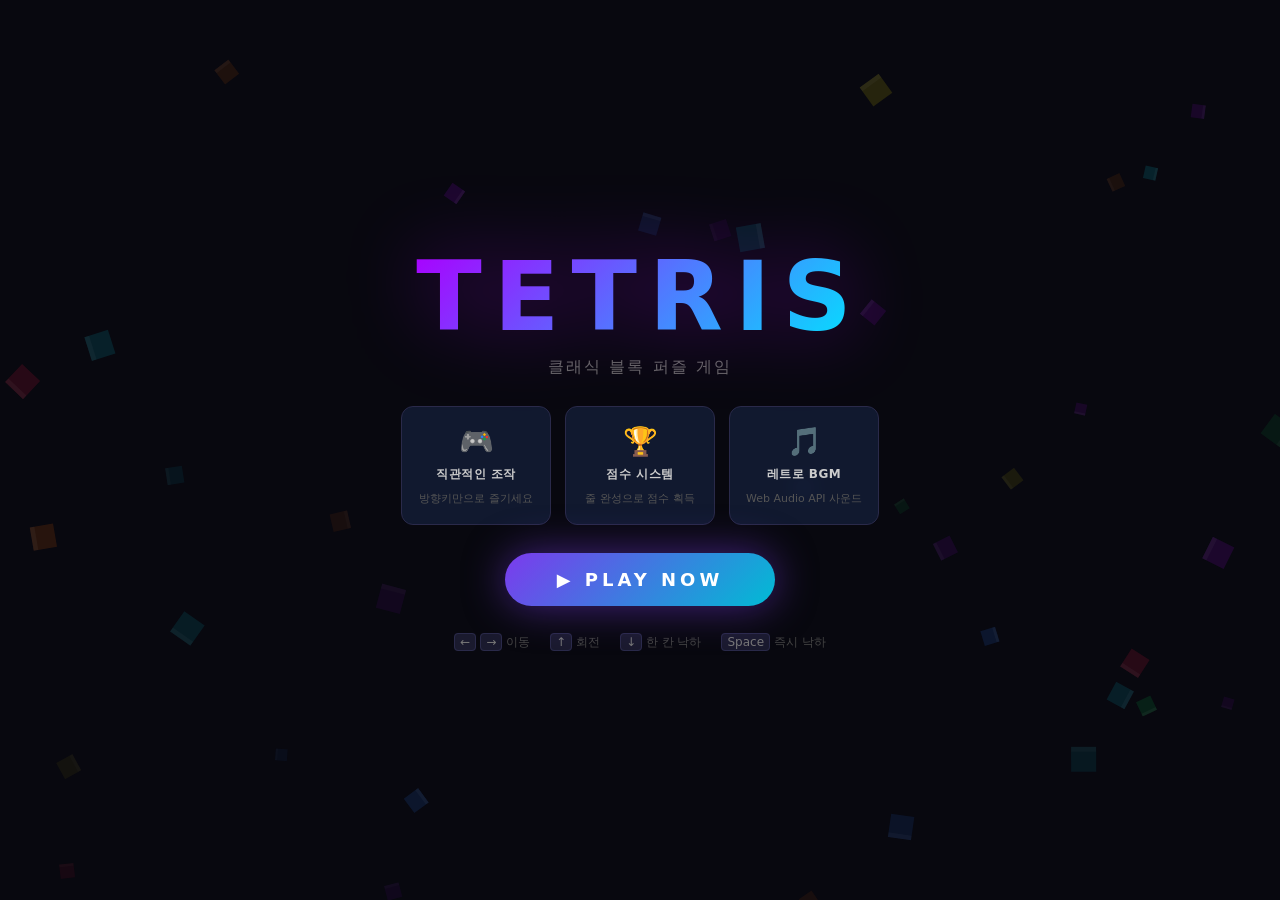
==== index.html @ b15cf761 "feat(ksl3011): day02 테트리스 게임 추가 테트리스 배포 URL: https://ksl3011.github.io/TEST_TETRIS  Co-Authored-By: " ====
<!DOCTYPE html>
<html lang="ko">
<head>
  <meta charset="UTF-8">
  <meta name="viewport" content="width=device-width, initial-scale=1.0">
  <title>Tetris — 클래식 블록 퍼즐</title>
  <link rel="stylesheet" href="landing.css">
</head>
<body>
  <canvas id="bg-canvas"></canvas>

  <main>
    <div class="hero">
      <h1 class="title">TETRIS</h1>
      <p class="tagline">클래식 블록 퍼즐 게임</p>

      <div class="features">
        <div class="feature-card">
          <span class="feature-icon">🎮</span>
          <span class="feature-label">직관적인 조작</span>
          <span class="feature-desc">방향키만으로 즐기세요</span>
        </div>
        <div class="feature-card">
          <span class="feature-icon">🏆</span>
          <span class="feature-label">점수 시스템</span>
          <span class="feature-desc">줄 완성으로 점수 획득</span>
        </div>
        <div class="feature-card">
          <span class="feature-icon">🎵</span>
          <span class="feature-label">레트로 BGM</span>
          <span class="feature-desc">Web Audio API 사운드</span>
        </div>
      </div>

      <a href="game.html" class="play-btn">▶ PLAY NOW</a>

      <div class="controls-hint">
        <span><kbd>←</kbd> <kbd>→</kbd> 이동</span>
        <span><kbd>↑</kbd> 회전</span>
        <span><kbd>↓</kbd> 한 칸 낙하</span>
        <span><kbd>Space</kbd> 즉시 낙하</span>
      </div>
    </div>
  </main>

  <script src="landing.js"></script>
</body>
</html>
---- landing.css ----
* { margin: 0; padding: 0; box-sizing: border-box; }

body {
  background: #08080f;
  min-height: 100vh;
  display: flex;
  align-items: center;
  justify-content: center;
  font-family: 'Segoe UI', system-ui, sans-serif;
  color: #eee;
  overflow: hidden;
}

/* ── Background Canvas ────────────────────────────────── */
#bg-canvas {
  position: fixed;
  inset: 0;
  pointer-events: none;
  z-index: 0;
}

/* ── Main Content ─────────────────────────────────────── */
main {
  position: relative;
  z-index: 1;
  width: 100%;
  max-width: 560px;
  padding: 40px 24px;
}

.hero {
  display: flex;
  flex-direction: column;
  align-items: center;
  gap: 28px;
  text-align: center;
}

/* ── Title ────────────────────────────────────────────── */
.title {
  font-size: clamp(64px, 15vw, 96px);
  font-weight: 900;
  letter-spacing: 12px;
  background: linear-gradient(135deg, #aa00ff 0%, #00e5ff 100%);
  -webkit-background-clip: text;
  -webkit-text-fill-color: transparent;
  background-clip: text;
  text-shadow: none;
  line-height: 1;
  filter: drop-shadow(0 0 40px rgba(170, 0, 255, 0.4));
}

.tagline {
  font-size: 16px;
  color: #666;
  letter-spacing: 2px;
  margin-top: -16px;
}

/* ── Feature Cards ────────────────────────────────────── */
.features {
  display: flex;
  gap: 14px;
  width: 100%;
  justify-content: center;
}

.feature-card {
  flex: 1;
  max-width: 150px;
  background: rgba(22, 33, 62, 0.7);
  border: 1px solid #2a2a4a;
  border-radius: 12px;
  padding: 18px 10px;
  display: flex;
  flex-direction: column;
  align-items: center;
  gap: 8px;
  backdrop-filter: blur(8px);
}

.feature-icon { font-size: 28px; }

.feature-label {
  font-size: 12px;
  font-weight: 700;
  color: #ccc;
  letter-spacing: 0.5px;
}

.feature-desc {
  font-size: 11px;
  color: #555;
  line-height: 1.4;
}

/* ── Play Button ──────────────────────────────────────── */
.play-btn {
  display: inline-block;
  background: linear-gradient(135deg, #7c3aed, #00bcd4);
  color: #fff;
  text-decoration: none;
  font-size: 18px;
  font-weight: 800;
  letter-spacing: 4px;
  padding: 16px 52px;
  border-radius: 50px;
  transition: transform 0.15s, filter 0.15s;
  filter: drop-shadow(0 0 20px rgba(124, 58, 237, 0.5));
}

.play-btn:hover {
  transform: scale(1.06);
  filter: drop-shadow(0 0 32px rgba(124, 58, 237, 0.8));
}

.play-btn:active { transform: scale(0.98); }

/* ── Controls Hint ────────────────────────────────────── */
.controls-hint {
  display: flex;
  gap: 20px;
  font-size: 12px;
  color: #444;
}

.controls-hint kbd {
  color: #777;
  background: #1a1a2e;
  border: 1px solid #2a2a4a;
  border-radius: 4px;
  padding: 1px 5px;
  font-family: inherit;
  font-size: 12px;
}
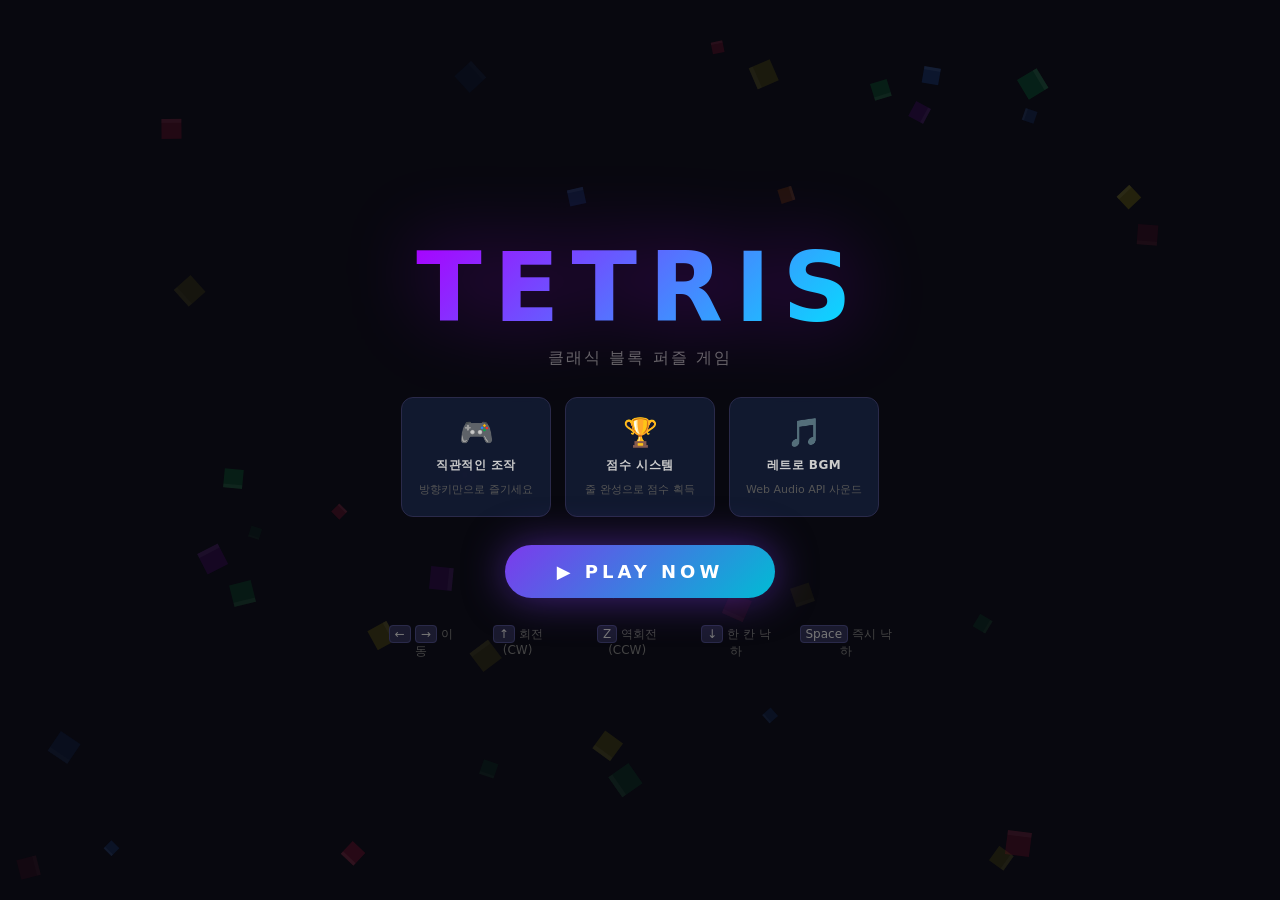
==== commit 483cf277: "feat(ksl3011): add ghost piece, T/L/J-spin, CCW rotation to tetris - Ghost piece: outline preview of" ====
--- a/index.html
+++ b/index.html
@@ -36,7 +36,8 @@
 
       <div class="controls-hint">
         <span><kbd>←</kbd> <kbd>→</kbd> 이동</span>
-        <span><kbd>↑</kbd> 회전</span>
+        <span><kbd>↑</kbd> 회전 (CW)</span>
+        <span><kbd>Z</kbd> 역회전 (CCW)</span>
         <span><kbd>↓</kbd> 한 칸 낙하</span>
         <span><kbd>Space</kbd> 즉시 낙하</span>
       </div>
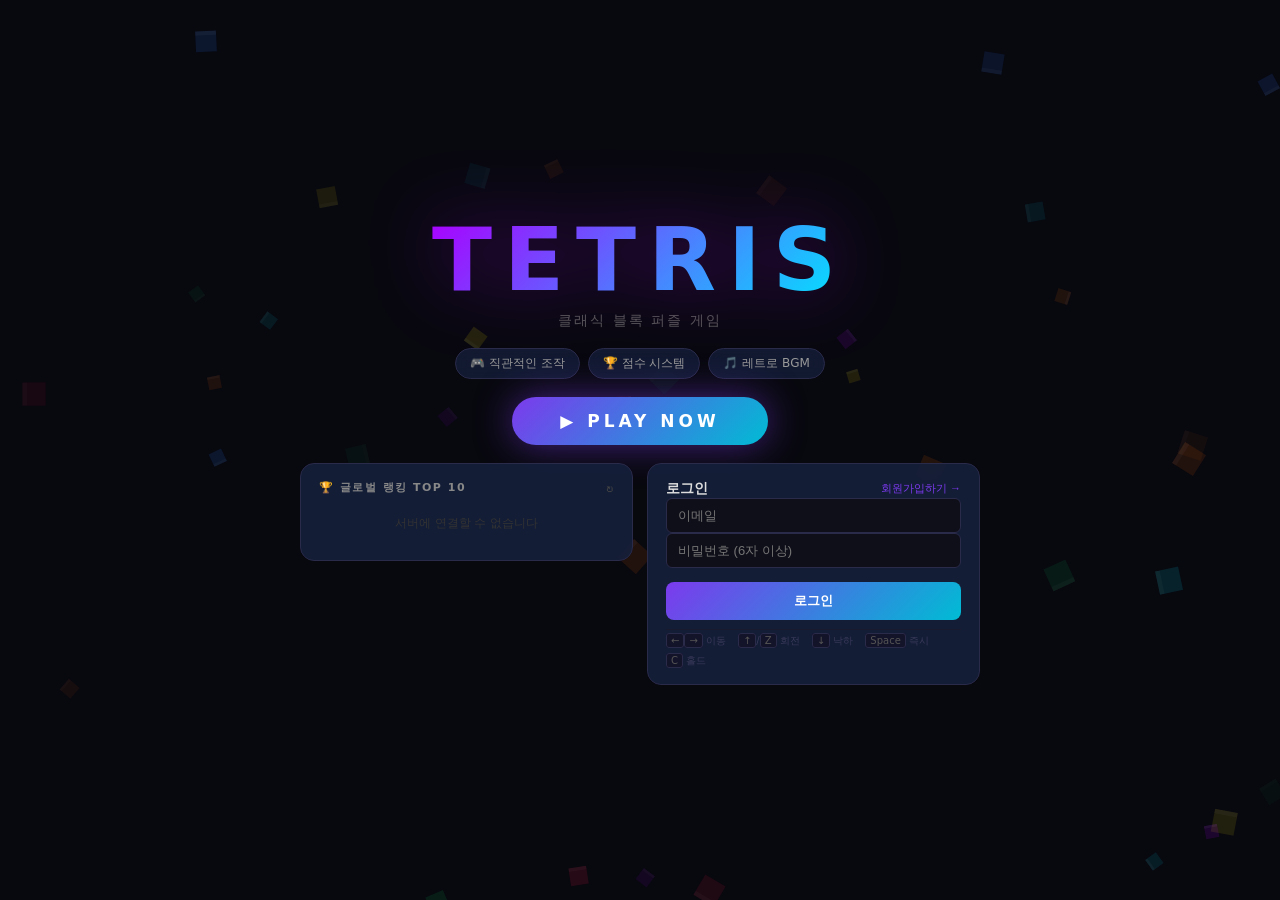
==== commit ba709b1a: "feat(ksl3011): tetris day02 — backend, gameplay & UI improvements - FastAPI backend: JWT auth, score" ====
--- a/index.html
+++ b/index.html
@@ -11,39 +11,68 @@
 
   <main>
     <div class="hero">
+
+      <!-- ── 타이틀 ──────────────────────────────────────── -->
       <h1 class="title">TETRIS</h1>
       <p class="tagline">클래식 블록 퍼즐 게임</p>
 
+      <!-- ── 피처 뱃지 (한 줄) ──────────────────────────── -->
       <div class="features">
-        <div class="feature-card">
-          <span class="feature-icon">🎮</span>
-          <span class="feature-label">직관적인 조작</span>
-          <span class="feature-desc">방향키만으로 즐기세요</span>
-        </div>
-        <div class="feature-card">
-          <span class="feature-icon">🏆</span>
-          <span class="feature-label">점수 시스템</span>
-          <span class="feature-desc">줄 완성으로 점수 획득</span>
-        </div>
-        <div class="feature-card">
-          <span class="feature-icon">🎵</span>
-          <span class="feature-label">레트로 BGM</span>
-          <span class="feature-desc">Web Audio API 사운드</span>
-        </div>
+        <span class="feature-pill">🎮 직관적인 조작</span>
+        <span class="feature-pill">🏆 점수 시스템</span>
+        <span class="feature-pill">🎵 레트로 BGM</span>
       </div>
 
+      <!-- ── 플레이 버튼 ──────────────────────────────────── -->
       <a href="game.html" class="play-btn">▶ PLAY NOW</a>
 
-      <div class="controls-hint">
-        <span><kbd>←</kbd> <kbd>→</kbd> 이동</span>
-        <span><kbd>↑</kbd> 회전 (CW)</span>
-        <span><kbd>Z</kbd> 역회전 (CCW)</span>
-        <span><kbd>↓</kbd> 한 칸 낙하</span>
-        <span><kbd>Space</kbd> 즉시 낙하</span>
-      </div>
-    </div>
+      <!-- ── 하단 2열: 랭킹 | 인증 ──────────────────────── -->
+      <div class="bottom-grid">
+
+        <!-- 랭킹 카드 -->
+        <div class="ranking-card">
+          <div class="ranking-header">
+            <span class="ranking-title-text">🏆 글로벌 랭킹 TOP 10</span>
+            <button id="lnd-refresh-btn" class="ranking-refresh" title="새로고침">↻</button>
+          </div>
+          <div id="lnd-ranking-list">
+            <p class="ranking-status">불러오는 중…</p>
+          </div>
+        </div>
+
+        <!-- 인증 카드 -->
+        <div class="auth-card" id="landing-auth-section">
+          <div id="lnd-logged-in" hidden>
+            <p class="lnd-greeting">✓ <span id="lnd-email"></span></p>
+            <button id="lnd-logout-btn" class="lnd-btn-sub">로그아웃</button>
+          </div>
+          <div id="lnd-form-wrap">
+            <div class="lnd-form-header">
+              <span id="lnd-form-title" class="lnd-form-title-text">로그인</span>
+              <button id="lnd-toggle-btn" class="lnd-toggle">회원가입하기 →</button>
+            </div>
+            <input id="lnd-email-input"    type="email"    placeholder="이메일" autocomplete="email">
+            <input id="lnd-password-input" type="password" placeholder="비밀번호 (6자 이상)" autocomplete="current-password">
+            <p id="lnd-error" class="lnd-error"></p>
+            <button id="lnd-submit-btn" class="lnd-btn-primary">로그인</button>
+          </div>
+
+          <!-- 컨트롤 힌트 (인증 카드 하단) -->
+          <div class="controls-hint">
+            <span><kbd>←</kbd><kbd>→</kbd> 이동</span>
+            <span><kbd>↑</kbd>/<kbd>Z</kbd> 회전</span>
+            <span><kbd>↓</kbd> 낙하</span>
+            <span><kbd>Space</kbd> 즉시</span>
+            <span><kbd>C</kbd> 홀드</span>
+          </div>
+        </div>
+
+      </div><!-- /.bottom-grid -->
+
+    </div><!-- /.hero -->
   </main>
 
+  <script src="api.js"></script>
   <script src="landing.js"></script>
 </body>
 </html>
--- a/landing.css
+++ b/landing.css
@@ -8,7 +8,8 @@
   justify-content: center;
   font-family: 'Segoe UI', system-ui, sans-serif;
   color: #eee;
-  overflow: hidden;
+  overflow-x: hidden;
+  overflow-y: auto;
 }
 
 /* ── Background Canvas ────────────────────────────────── */
@@ -24,74 +25,55 @@
   position: relative;
   z-index: 1;
   width: 100%;
-  max-width: 560px;
-  padding: 40px 24px;
+  max-width: 720px;
+  padding: 32px 20px;
 }
 
 .hero {
   display: flex;
   flex-direction: column;
   align-items: center;
-  gap: 28px;
+  gap: 18px;
   text-align: center;
 }
 
 /* ── Title ────────────────────────────────────────────── */
 .title {
-  font-size: clamp(64px, 15vw, 96px);
+  font-size: clamp(56px, 12vw, 88px);
   font-weight: 900;
   letter-spacing: 12px;
   background: linear-gradient(135deg, #aa00ff 0%, #00e5ff 100%);
   -webkit-background-clip: text;
   -webkit-text-fill-color: transparent;
   background-clip: text;
-  text-shadow: none;
   line-height: 1;
-  filter: drop-shadow(0 0 40px rgba(170, 0, 255, 0.4));
+  filter: drop-shadow(0 0 36px rgba(170, 0, 255, 0.4));
 }
 
 .tagline {
-  font-size: 16px;
-  color: #666;
+  font-size: 14px;
+  color: #555;
   letter-spacing: 2px;
-  margin-top: -16px;
-}
-
-/* ── Feature Cards ────────────────────────────────────── */
+  margin-top: -10px;
+}
+
+/* ── Feature Pills (compact) ──────────────────────────── */
 .features {
   display: flex;
-  gap: 14px;
-  width: 100%;
+  gap: 8px;
+  flex-wrap: wrap;
   justify-content: center;
 }
 
-.feature-card {
-  flex: 1;
-  max-width: 150px;
-  background: rgba(22, 33, 62, 0.7);
+.feature-pill {
+  background: rgba(22, 33, 62, 0.75);
   border: 1px solid #2a2a4a;
-  border-radius: 12px;
-  padding: 18px 10px;
-  display: flex;
-  flex-direction: column;
-  align-items: center;
-  gap: 8px;
+  border-radius: 20px;
+  padding: 6px 14px;
+  font-size: 12px;
+  color: #999;
   backdrop-filter: blur(8px);
-}
-
-.feature-icon { font-size: 28px; }
-
-.feature-label {
-  font-size: 12px;
-  font-weight: 700;
-  color: #ccc;
-  letter-spacing: 0.5px;
-}
-
-.feature-desc {
-  font-size: 11px;
-  color: #555;
-  line-height: 1.4;
+  white-space: nowrap;
 }
 
 /* ── Play Button ──────────────────────────────────────── */
@@ -100,36 +82,222 @@
   background: linear-gradient(135deg, #7c3aed, #00bcd4);
   color: #fff;
   text-decoration: none;
-  font-size: 18px;
+  font-size: 17px;
   font-weight: 800;
   letter-spacing: 4px;
-  padding: 16px 52px;
+  padding: 14px 48px;
   border-radius: 50px;
   transition: transform 0.15s, filter 0.15s;
-  filter: drop-shadow(0 0 20px rgba(124, 58, 237, 0.5));
-}
-
-.play-btn:hover {
-  transform: scale(1.06);
-  filter: drop-shadow(0 0 32px rgba(124, 58, 237, 0.8));
-}
-
+  filter: drop-shadow(0 0 18px rgba(124, 58, 237, 0.5));
+}
+.play-btn:hover  { transform: scale(1.05); filter: drop-shadow(0 0 28px rgba(124, 58, 237, 0.8)); }
 .play-btn:active { transform: scale(0.98); }
 
-/* ── Controls Hint ────────────────────────────────────── */
+/* ── Bottom 2-column Grid ─────────────────────────────── */
+.bottom-grid {
+  display: grid;
+  grid-template-columns: 1fr 1fr;
+  gap: 14px;
+  width: 100%;
+  align-items: start;
+}
+
+@media (max-width: 520px) {
+  .bottom-grid { grid-template-columns: 1fr; }
+}
+
+/* ── Shared Card Base ─────────────────────────────────── */
+.ranking-card,
+.auth-card {
+  background: rgba(22, 33, 62, 0.85);
+  border: 1px solid #2a2a4a;
+  border-radius: 14px;
+  backdrop-filter: blur(10px);
+  width: 100%;
+}
+
+/* ── Ranking Card ─────────────────────────────────────── */
+.ranking-card { padding: 16px 18px; }
+
+.ranking-header {
+  display: flex;
+  justify-content: space-between;
+  align-items: center;
+  margin-bottom: 8px;
+}
+
+.ranking-title-text {
+  font-size: 11px;
+  font-weight: 700;
+  color: #888;
+  letter-spacing: 1.5px;
+  text-transform: uppercase;
+}
+
+@keyframes spin { to { transform: rotate(360deg); } }
+.ranking-refresh {
+  background: transparent;
+  border: none;
+  color: #444;
+  font-size: 15px;
+  cursor: pointer;
+  line-height: 1;
+  transition: color 0.15s;
+}
+.ranking-refresh:hover  { color: #aaa; }
+.ranking-refresh.spinning { animation: spin 0.5s linear; }
+
+.rank-row {
+  display: flex;
+  align-items: center;
+  gap: 8px;
+  padding: 5px 0;
+  border-bottom: 1px solid rgba(255,255,255,0.04);
+}
+.rank-row:last-child { border-bottom: none; }
+
+.rank-num {
+  width: 26px;
+  flex-shrink: 0;
+  font-size: 13px;
+  font-weight: 700;
+  color: #333;
+  text-align: center;
+}
+.rank-row.medal-1 .rank-num { color: #ffd700; }
+.rank-row.medal-2 .rank-num { color: #b0b8c1; }
+.rank-row.medal-3 .rank-num { color: #cd7f32; }
+
+.rank-email {
+  flex: 1;
+  font-size: 11px;
+  color: #555;
+  overflow: hidden;
+  text-overflow: ellipsis;
+  white-space: nowrap;
+  text-align: left;
+}
+.rank-row.medal-1 .rank-email { color: #ccc; }
+.rank-row.medal-2 .rank-email { color: #aaa; }
+.rank-row.medal-3 .rank-email { color: #999; }
+
+.rank-score {
+  flex-shrink: 0;
+  font-size: 12px;
+  font-weight: 700;
+  color: #f0e040;
+  font-variant-numeric: tabular-nums;
+}
+.rank-row.medal-1 .rank-score { color: #ffe566; }
+
+.ranking-status {
+  text-align: center;
+  color: #333;
+  font-size: 12px;
+  padding: 12px 0;
+}
+
+/* ── Auth Card ────────────────────────────────────────── */
+.auth-card {
+  padding: 16px 18px;
+  display: flex;
+  flex-direction: column;
+  gap: 9px;
+}
+
+.lnd-form-header {
+  display: flex;
+  justify-content: space-between;
+  align-items: center;
+}
+
+.lnd-form-title-text {
+  font-size: 14px;
+  font-weight: 700;
+  color: #ddd;
+}
+
+.lnd-toggle {
+  background: transparent;
+  border: none;
+  color: #7c3aed;
+  font-size: 11px;
+  cursor: pointer;
+  padding: 0;
+}
+.lnd-toggle:hover { color: #a855f7; text-decoration: underline; }
+
+.auth-card input {
+  background: #0f0f1a;
+  border: 1px solid #2a2a4a;
+  border-radius: 6px;
+  color: #eee;
+  font-size: 13px;
+  padding: 9px 11px;
+  outline: none;
+  transition: border-color 0.15s;
+  width: 100%;
+}
+.auth-card input:focus { border-color: #7c3aed; }
+
+.lnd-error {
+  font-size: 11px;
+  color: #ff5252;
+  min-height: 14px;
+  text-align: center;
+}
+
+.lnd-btn-primary {
+  width: 100%;
+  background: linear-gradient(135deg, #7c3aed, #00bcd4);
+  color: #fff;
+  border: none;
+  border-radius: 8px;
+  padding: 10px 0;
+  font-size: 13px;
+  font-weight: 700;
+  cursor: pointer;
+  transition: filter 0.15s;
+}
+.lnd-btn-primary:hover { filter: brightness(1.1); }
+
+.lnd-greeting {
+  font-size: 12px;
+  color: #00e5ff;
+  text-align: center;
+  word-break: break-all;
+}
+
+.lnd-btn-sub {
+  width: 100%;
+  background: transparent;
+  color: #555;
+  border: 1px solid #333;
+  border-radius: 6px;
+  padding: 7px 0;
+  font-size: 11px;
+  cursor: pointer;
+  transition: color 0.15s;
+}
+.lnd-btn-sub:hover { color: #ff1744; border-color: #ff1744; }
+
+/* ── Controls Hint (인증 카드 내부) ──────────────────── */
 .controls-hint {
   display: flex;
-  gap: 20px;
-  font-size: 12px;
-  color: #444;
+  flex-wrap: wrap;
+  gap: 6px 12px;
+  font-size: 10px;
+  color: #3a3a5a;
+  padding-top: 4px;
+  border-top: 1px solid #1a1a2e;
 }
 
 .controls-hint kbd {
-  color: #777;
-  background: #1a1a2e;
+  color: #555;
+  background: #13132a;
   border: 1px solid #2a2a4a;
-  border-radius: 4px;
-  padding: 1px 5px;
+  border-radius: 3px;
+  padding: 1px 4px;
   font-family: inherit;
-  font-size: 12px;
-}
+  font-size: 10px;
+}
